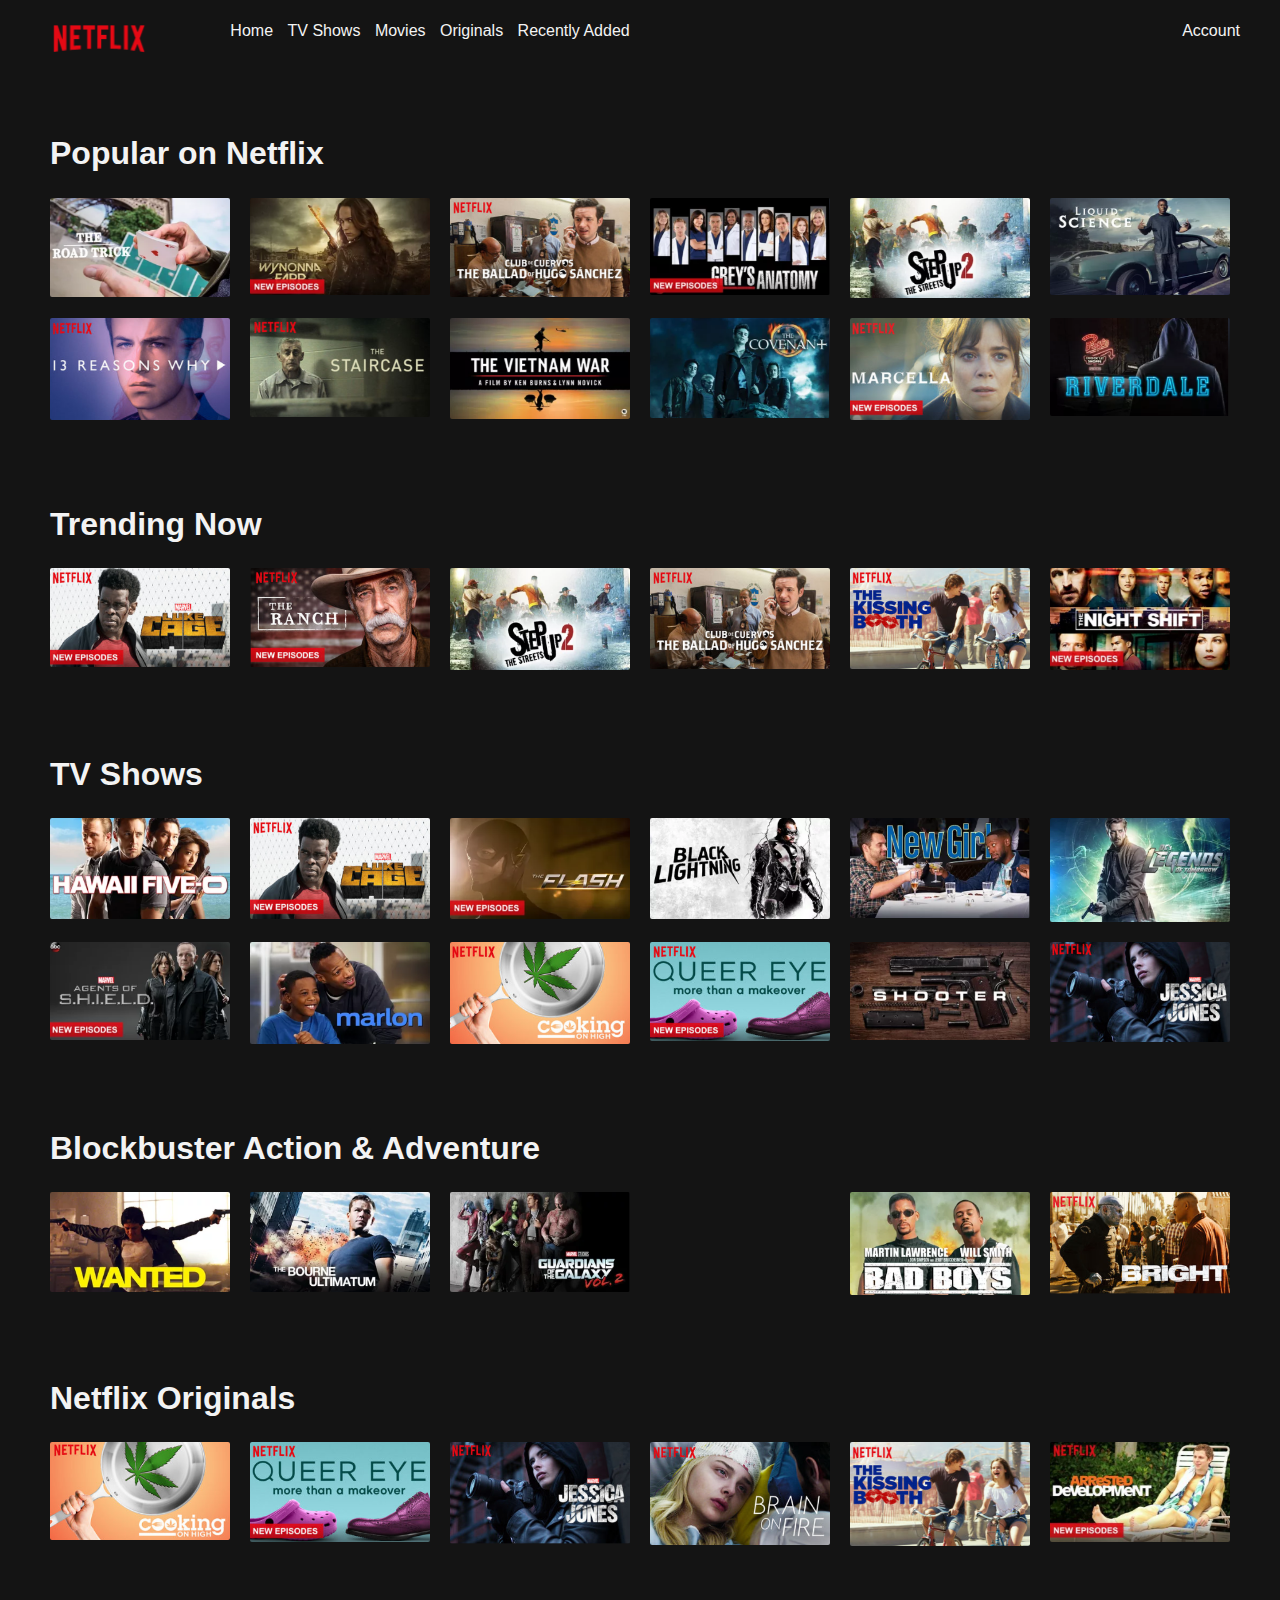
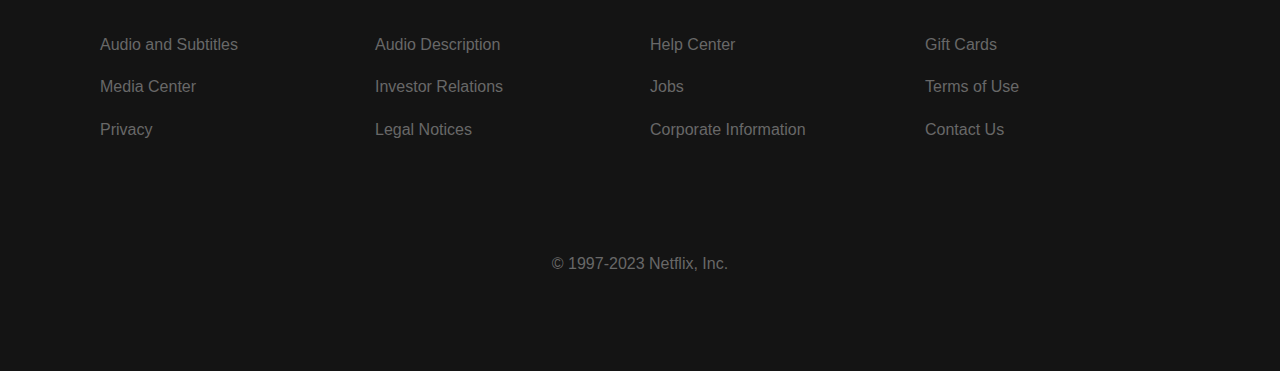
==== index.html @ 5b05d7de "First commit" ====
<html>
<head>
  <meta charset="utf-8" />
  <meta http-equiv="X-UA-Compatible" content="IE=edge">
  <title>Netflix</title>
  <meta name="viewport" content="width=device-width, initial-scale=1">
  <script defer src="https://use.fontawesome.com/releases/v5.1.0/js/all.js" integrity="sha384-3LK/3kTpDE/Pkp8gTNp2gR/2gOiwQ6QaO7Td0zV76UFJVhqLl4Vl3KL1We6q6wR9" crossorigin="anonymous"></script>
<link rel="stylesheet" href="style.css">
  <script src="main.js"></script>
</head>
<body>
  <div class="wrapper">

    <header>
      <div class="netflixLogo">
        <a id="logo" href="#home"><img src="image/logo.png" alt="Logo Image"></a>
      </div>      
      <nav class="main-nav">                
        <a href="#home">Home</a>
        <a href="#tvShows">TV Shows</a>
        <a href="#movies">Movies</a>
        <a href="#originals">Originals</a>
        <a href="#">Recently Added</a>   
      </nav>
      <nav class="sub-nav">
        <a href="#"><i class="fas fa-search sub-nav-logo"></i></a>
        <a href="#"><i class="fas fa-bell sub-nav-logo"></i></a>
        <a href="#">Account</a>        
      </nav>      
    </header>


    <section class="main-container" >
      <div class="location" id="home">
          <h1 id="home">Popular on Netflix</h1>
          <div class="box">
            <a href=""><img src="image/p1.png" alt=""></a>
            <a href=""><img src="image/p2.png" alt=""></a>
            <a href=""><img src="image/p3.png" alt=""></a>
            <a href=""><img src="image/p4.png" alt=""></a>
            <a href=""><img src="image/p5.png" alt=""></a>
            <a href=""><img src="image/p6.png" alt=""></a>
    
            <a href=""><img src="image/p7.png" alt=""></a>
            <a href=""><img src="image/p8.png" alt=""></a>
            <a href=""><img src="image/p9.png" alt=""></a>
            <a href=""><img src="image/p10.png" alt=""></a>
            <a href=""><img src="image/p11.png" alt=""></a>
            <a href=""><img src="image/p12.png" alt=""></a>        
          </div>
      </div>
      

      <h1 id="myList">Trending Now</h1>
      <div class="box">
        <a href=""><img src="image/t1.png" alt=""></a>
        <a href=""><img src="image/t2.png" alt=""></a>
        <a href=""><img src="image/t3.png" alt=""></a>
        <a href=""><img src="image/t4.png" alt=""></a>
        <a href=""><img src="image/t5.png" alt=""></a>
        <a href=""><img src="image/t6.png" alt=""></a>                  
      </div>
      
      <h1 id="tvShows">TV Shows</h1>
      <div class="box">
        <a href=""><img src="image/tv1.png" alt=""></a>
        <a href=""><img src="image/tv2.png" alt=""></a>
        <a href=""><img src="image/tv3.png" alt=""></a>
        <a href=""><img src="image/tv4.png" alt=""></a>
        <a href=""><img src="image/tv5.png" alt=""></a>
        <a href=""><img src="image/tv6.png" alt=""></a>

        <a href=""><img src="image/tv7.png" alt=""></a>
        <a href=""><img src="image/tv8.png" alt=""></a>
        <a href=""><img src="image/tv9.png" alt=""></a>
        <a href=""><img src="image/tv10.png" alt=""></a>
        <a href=""><img src="image/tv11.png" alt=""></a>
        <a href=""><img src="image/tv12.png" alt=""></a>              
      </div>
      

      <h1 id="movies">Blockbuster Action & Adventure</h1>
      <div class="box">
        <a href=""><img src="image/m1.png" alt=""></a>
        <a href=""><img src="image/m2.png" alt=""></a>
        <a href=""><img src="image/m3.png" alt=""></a>
        <a href=""><img src="image/m4.png" alt=""></a>
        <a href=""><img src="image/m5.png" alt=""></a>
        <a href=""><img src="image/m6.png" alt=""></a>                
      </div>

      <h1 id="originals">Netflix Originals</h1>
      <div class="box">
        <a href=""><img src="image/o1.png" alt=""></a>
        <a href=""><img src="image/o2.png" alt=""></a>
        <a href=""><img src="image/o3.png" alt=""></a>
        <a href=""><img src="image/o4.png" alt=""></a>
        <a href=""><img src="image/o5.png" alt=""></a>
        <a href=""><img src="image/o6.png" alt=""></a>                
      </div>
     

    <section class="link">
      <div class="logos">
        <a href="#"><i class="fab fa-facebook-square fa-2x logo"></i></a>
        <a href="#"><i class="fab fa-instagram fa-2x logo"></i></a>
        <a href="#"><i class="fab fa-twitter fa-2x logo"></i></a>
        <a href="#"><i class="fab fa-youtube fa-2x logo"></i></a>
      </div>
      <div class="sub-links">
        <ul>
          <li><a href="#">Audio and Subtitles</a></li>
          <li><a href="#">Audio Description</a></li>
          <li><a href="#">Help Center</a></li>
          <li><a href="#">Gift Cards</a></li>
          <li><a href="#">Media Center</a></li>
          <li><a href="#">Investor Relations</a></li>
          <li><a href="#">Jobs</a></li>
          <li><a href="#">Terms of Use</a></li>
          <li><a href="#">Privacy</a></li>
          <li><a href="#">Legal Notices</a></li>
          <li><a href="#">Corporate Information</a></li>
          <li><a href="#">Contact Us</a></li>
        </ul>
      </div>
    </section>

    <footer>
      <p>&copy 1997-2023 Netflix, Inc.</p>
    </footer>
  </div>
</body>
</html>
---- style.css ----
/* CSS VARIABLES */
:root {
    --primary: #141414;
    --light: #F3F3F3;
    --dark: #686868;
}

html,
body {
    width: 100vw;
    min-height: 100vh;
    margin: 0;
    padding: 0;
    background-color: var(--primary);
    color: var(--light);
    font-family: Arial, Helvetica, sans-serif;
    box-sizing: border-box;
    line-height: 1.4;
}

img {
    max-width: 100%;
}

h1 {
    padding-top: 60px;
}

.wrapper {
    margin: 0;
    padding: 0;
}

/* HEADER */
header {
    padding: 20px 20px 0 20px;
    position: fixed;
    top: 0;
    display: grid;
    grid-gap: 5px;
    grid-template-columns: 1fr 4fr 1fr;
    grid-template-areas:
        "nt mn mn sb . . . ";
    background-color: var(--primary);
    width: 100%;
    margin-bottom: 0px;
}

.netflixLogo {
    grid-area: nt;
    object-fit: cover;
    width: 100px;
    max-height: 100%;

    padding-left: 30px;
    padding-top: 0px;
}

.netflixLogo img {
    height: 35px;
}

#logo {
    color: #E50914;
    margin: 0;
    padding: 0;
}


.main-nav {
    grid-area: mn;
    padding: 0 30px 0 20px;
}

.main-nav a {
    color: var(--light);
    text-decoration: none;
    margin: 5px;
}

.main-nav a:hover {
    color: var(--dark);
}

.sub-nav {
    grid-area: sb;
    padding: 0 40px 0 40px;
}

.sub-nav a {
    color: var(--light);
    text-decoration: none;
    margin: 5px;
}

.sub-nav a:hover {
    color: var(--dark);
}


/* MAIN CONTIANER */
.main-container {
    padding: 50px;
}

.box {
    display: grid;
    grid-gap: 20px;
    grid-template-columns: repeat(6, minmax(100px, 1fr));
}

.box a {
    transition: transform .3s;
}

.box a:hover {
    transition: transform .3s;
    -ms-transform: scale(1.4);
    -webkit-transform: scale(1.4);
    transform: scale(1.4);
}

.box img {
    border-radius: 2px;
}

/* LINKS */
.link {
    padding: 50px;
}

.sub-links ul {
    list-style: none;
    padding: 0;
    display: grid;
    grid-gap: 20px;
    grid-template-columns: repeat(4, 1fr);
}

.sub-links a {
    color: var(--dark);
    text-decoration: none;
}

.sub-links a:hover {
    color: var(--dark);
    text-decoration: underline;
}

.logos a {
    padding: 10px;
}

.logo {
    color: var(--dark);
}


/* FOOTER */
footer {
    padding: 20px;
    text-align: center;
    color: var(--dark);
    margin: 10px;
}

/* MEDIA QUERIES */

@media(max-width: 900px) {

    header {
        display: grid;
        grid-gap: 20px;
        grid-template-columns: repeat(2, 1fr);
        grid-template-areas:
            "nt nt nt  .  .  . sb . . . "
            "mn mn mn mn mn mn  mn mn mn mn";
    }

    .box {
        display: grid;
        grid-gap: 20px;
        grid-template-columns: repeat(4, minmax(100px, 1fr));
    }

}

@media(max-width: 700px) {

    header {
        display: grid;
        grid-gap: 20px;
        grid-template-columns: repeat(2, 1fr);
        grid-template-areas:
            "nt nt nt  .  .  . sb . . . "
            "mn mn mn mn mn mn  mn mn mn mn";
    }

    .box {
        display: grid;
        grid-gap: 20px;
        grid-template-columns: repeat(3, minmax(100px, 1fr));
    }

    .sub-links ul {
        display: grid;
        grid-gap: 20px;
        grid-template-columns: repeat(3, 1fr);
    }

}

@media(max-width: 500px) {

    .wrapper {
        font-size: 15px;
    }

    header {
        margin: 0;
        padding: 20px 0 0 0;
        position: static;
        display: grid;
        grid-gap: 20px;
        grid-template-columns: repeat(1, 1fr);
        grid-template-areas:
            "nt"
            "mn"
            "sb";
        text-align: center;
    }

    .netflixLogo {
        max-width: 100%;
        margin: auto;
        padding-right: 20px;
    }

    .main-nav {
        display: grid;
        grid-gap: 0px;
        grid-template-columns: repeat(1, 1fr);
        text-align: center;
    }

    h1 {
        text-align: center;
        font-size: 18px;
    }



    .box {
        display: grid;
        grid-gap: 20px;
        grid-template-columns: repeat(1, 1fr);
        text-align: center;
    }

    .box a:hover {
        transition: transform .3s;
        -ms-transform: scale(1);
        -webkit-transform: scale(1);
        transform: scale(1.2);
    }

    .logos {
        display: grid;
        grid-gap: 20px;
        grid-template-columns: repeat(2, 1fr);
        text-align: center;
    }

    .sub-links ul {
        display: grid;
        grid-gap: 20px;
        grid-template-columns: repeat(1, 1fr);
        text-align: center;
        font-size: 15px;
    }





}
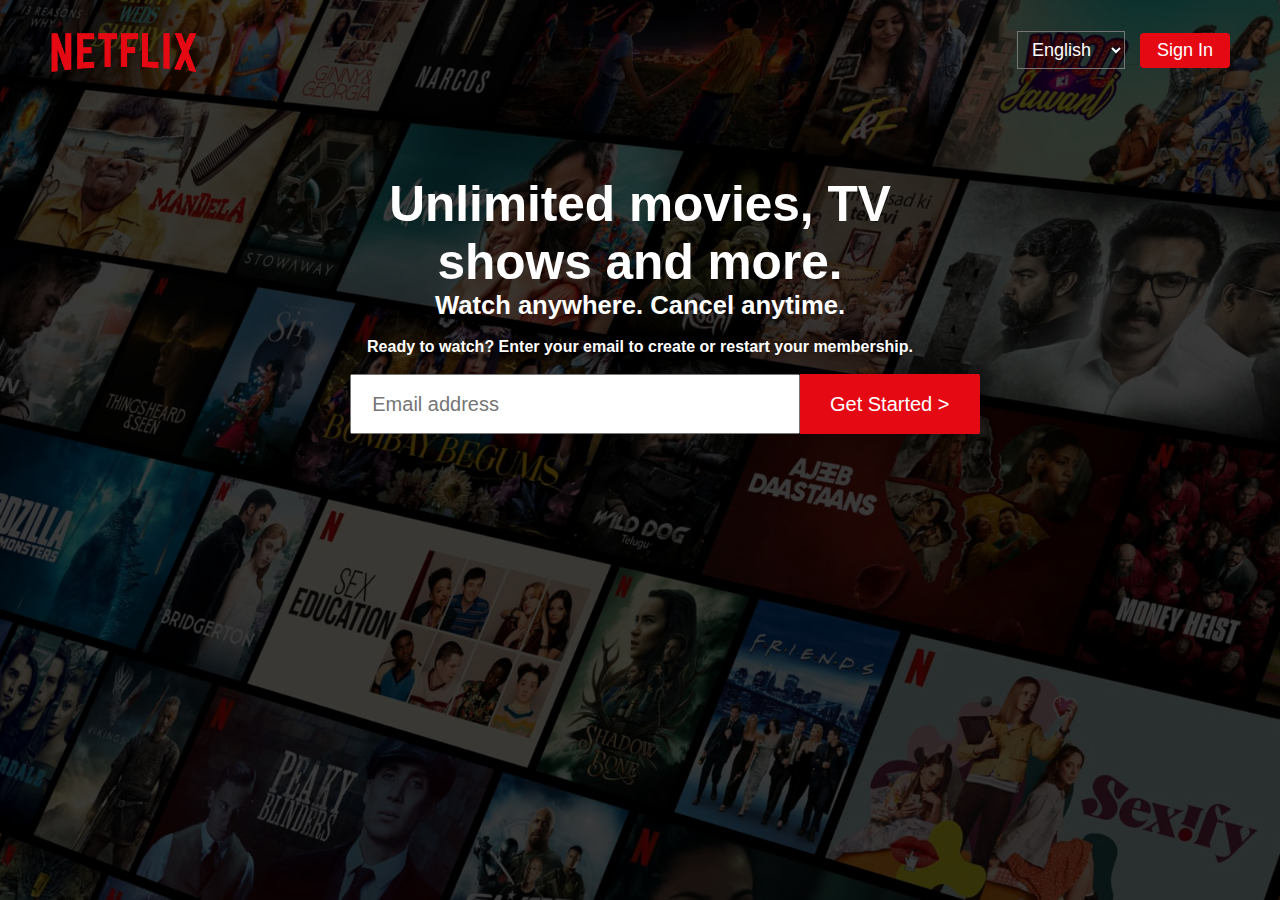
==== commit a6ee1cf4: "mainpage + homepage completed" ====
--- a/index.html
+++ b/index.html
@@ -1,133 +1,44 @@
-<html>
-<head>
-  <meta charset="utf-8" />
-  <meta http-equiv="X-UA-Compatible" content="IE=edge">
-  <title>Netflix</title>
-  <meta name="viewport" content="width=device-width, initial-scale=1">
-  <script defer src="https://use.fontawesome.com/releases/v5.1.0/js/all.js" integrity="sha384-3LK/3kTpDE/Pkp8gTNp2gR/2gOiwQ6QaO7Td0zV76UFJVhqLl4Vl3KL1We6q6wR9" crossorigin="anonymous"></script>
-<link rel="stylesheet" href="style.css">
-  <script src="main.js"></script>
-</head>
-<body>
-  <div class="wrapper">
+<!DOCTYPE html>
+<html lang="en">
+  <head>
+    <meta charset="UTF-8" />
+    <meta http-equiv="X-UA-Compatible" content="IE=edge" />
+    <meta name="viewport" content="width=device-width, initial-scale=1.0" />
+    <link rel="stylesheet" href="style.css" />
+    <title>Netflix India - Watch TV Shows Online, Watch Movies Online</title>
+  </head>
+  <body>
+    <div class="container">
+      <nav class="navbar">
+        <div class="left">
+          <img src="image/netflix-logo.png" alt="" />
+        </div>
+        <div class="right">
+          <select name="language" class="language">
+            <option value="English">English</option>
+            <option value="Hindi">Hindi</option>
+            <option value="Spanish">Español</option>
+          </select>
+          <button><a href="mainPage/main.html">Sign In</a></button>
+        </div>
+      </nav>
 
-    <header>
-      <div class="netflixLogo">
-        <a id="logo" href="#home"><img src="image/logo.png" alt="Logo Image"></a>
-      </div>      
-      <nav class="main-nav">                
-        <a href="#home">Home</a>
-        <a href="#tvShows">TV Shows</a>
-        <a href="#movies">Movies</a>
-        <a href="#originals">Originals</a>
-        <a href="#">Recently Added</a>   
-      </nav>
-      <nav class="sub-nav">
-        <a href="#"><i class="fas fa-search sub-nav-logo"></i></a>
-        <a href="#"><i class="fas fa-bell sub-nav-logo"></i></a>
-        <a href="#">Account</a>        
-      </nav>      
-    </header>
-
-
-    <section class="main-container" >
-      <div class="location" id="home">
-          <h1 id="home">Popular on Netflix</h1>
-          <div class="box">
-            <a href=""><img src="image/p1.png" alt=""></a>
-            <a href=""><img src="image/p2.png" alt=""></a>
-            <a href=""><img src="image/p3.png" alt=""></a>
-            <a href=""><img src="image/p4.png" alt=""></a>
-            <a href=""><img src="image/p5.png" alt=""></a>
-            <a href=""><img src="image/p6.png" alt=""></a>
-    
-            <a href=""><img src="image/p7.png" alt=""></a>
-            <a href=""><img src="image/p8.png" alt=""></a>
-            <a href=""><img src="image/p9.png" alt=""></a>
-            <a href=""><img src="image/p10.png" alt=""></a>
-            <a href=""><img src="image/p11.png" alt=""></a>
-            <a href=""><img src="image/p12.png" alt=""></a>        
-          </div>
+      <div class="title">
+        <div class="content">
+          <h1>Unlimited movies, TV shows and more.</h1>
+          <h2>Watch anywhere. Cancel anytime.</h2>
+          <form action="#">
+            <h3>
+              Ready to watch? Enter your email to create or restart your
+              membership.
+            </h3>
+            <div class="email">
+              <input type="email" name="email" placeholder="Email address" />
+              <button><a href="mainPage/main.html">Get Started ></a></button>
+            </div>
+          </form>
+        </div>
       </div>
-      
-
-      <h1 id="myList">Trending Now</h1>
-      <div class="box">
-        <a href=""><img src="image/t1.png" alt=""></a>
-        <a href=""><img src="image/t2.png" alt=""></a>
-        <a href=""><img src="image/t3.png" alt=""></a>
-        <a href=""><img src="image/t4.png" alt=""></a>
-        <a href=""><img src="image/t5.png" alt=""></a>
-        <a href=""><img src="image/t6.png" alt=""></a>                  
-      </div>
-      
-      <h1 id="tvShows">TV Shows</h1>
-      <div class="box">
-        <a href=""><img src="image/tv1.png" alt=""></a>
-        <a href=""><img src="image/tv2.png" alt=""></a>
-        <a href=""><img src="image/tv3.png" alt=""></a>
-        <a href=""><img src="image/tv4.png" alt=""></a>
-        <a href=""><img src="image/tv5.png" alt=""></a>
-        <a href=""><img src="image/tv6.png" alt=""></a>
-
-        <a href=""><img src="image/tv7.png" alt=""></a>
-        <a href=""><img src="image/tv8.png" alt=""></a>
-        <a href=""><img src="image/tv9.png" alt=""></a>
-        <a href=""><img src="image/tv10.png" alt=""></a>
-        <a href=""><img src="image/tv11.png" alt=""></a>
-        <a href=""><img src="image/tv12.png" alt=""></a>              
-      </div>
-      
-
-      <h1 id="movies">Blockbuster Action & Adventure</h1>
-      <div class="box">
-        <a href=""><img src="image/m1.png" alt=""></a>
-        <a href=""><img src="image/m2.png" alt=""></a>
-        <a href=""><img src="image/m3.png" alt=""></a>
-        <a href=""><img src="image/m4.png" alt=""></a>
-        <a href=""><img src="image/m5.png" alt=""></a>
-        <a href=""><img src="image/m6.png" alt=""></a>                
-      </div>
-
-      <h1 id="originals">Netflix Originals</h1>
-      <div class="box">
-        <a href=""><img src="image/o1.png" alt=""></a>
-        <a href=""><img src="image/o2.png" alt=""></a>
-        <a href=""><img src="image/o3.png" alt=""></a>
-        <a href=""><img src="image/o4.png" alt=""></a>
-        <a href=""><img src="image/o5.png" alt=""></a>
-        <a href=""><img src="image/o6.png" alt=""></a>                
-      </div>
-     
-
-    <section class="link">
-      <div class="logos">
-        <a href="#"><i class="fab fa-facebook-square fa-2x logo"></i></a>
-        <a href="#"><i class="fab fa-instagram fa-2x logo"></i></a>
-        <a href="#"><i class="fab fa-twitter fa-2x logo"></i></a>
-        <a href="#"><i class="fab fa-youtube fa-2x logo"></i></a>
-      </div>
-      <div class="sub-links">
-        <ul>
-          <li><a href="#">Audio and Subtitles</a></li>
-          <li><a href="#">Audio Description</a></li>
-          <li><a href="#">Help Center</a></li>
-          <li><a href="#">Gift Cards</a></li>
-          <li><a href="#">Media Center</a></li>
-          <li><a href="#">Investor Relations</a></li>
-          <li><a href="#">Jobs</a></li>
-          <li><a href="#">Terms of Use</a></li>
-          <li><a href="#">Privacy</a></li>
-          <li><a href="#">Legal Notices</a></li>
-          <li><a href="#">Corporate Information</a></li>
-          <li><a href="#">Contact Us</a></li>
-        </ul>
-      </div>
-    </section>
-
-    <footer>
-      <p>&copy 1997-2023 Netflix, Inc.</p>
-    </footer>
-  </div>
-</body>
-</html>+    </div>
+  </body>
+</html>
--- a/style.css
+++ b/style.css
@@ -1,286 +1,153 @@
-/* CSS VARIABLES */
-:root {
-    --primary: #141414;
-    --light: #F3F3F3;
-    --dark: #686868;
+* {
+    padding: 0;
+    margin: 0;
+    box-sizing: border-box;
 }
 
-html,
 body {
-    width: 100vw;
-    min-height: 100vh;
+    width: 100%;
+    height: 1000%;
     margin: 0;
     padding: 0;
-    background-color: var(--primary);
-    color: var(--light);
-    font-family: Arial, Helvetica, sans-serif;
-    box-sizing: border-box;
-    line-height: 1.4;
+    color: white;
+    background: black;
+    font-family: 'Helvetica Neue', Helvetica, Arial, sans-serif;
 }
 
-img {
-    max-width: 100%;
+.container::before {
+    content: "";
+    background: url(image/netflix-bg.jpg) no-repeat center center/cover;
+    position: absolute;
+    height: 100%;
+    width: 100%;
+    opacity: 0.3;
+    z-index: -1;
 }
 
-h1 {
-    padding-top: 60px;
+.container .navbar {
+    height: 100px;
+    display: flex;
 }
 
-.wrapper {
-    margin: 0;
-    padding: 0;
+.container .navbar .left {
+    height: 100%;
+    display: flex;
+    float: left;
 }
 
-/* HEADER */
-header {
-    padding: 20px 20px 0 20px;
-    position: fixed;
-    top: 0;
-    display: grid;
-    grid-gap: 5px;
-    grid-template-columns: 1fr 4fr 1fr;
-    grid-template-areas:
-        "nt mn mn sb . . . ";
-    background-color: var(--primary);
-    width: 100%;
-    margin-bottom: 0px;
+.container .navbar .left img {
+    height: 100px;
+    position: absolute;
+    left: 35px;
 }
 
-.netflixLogo {
-    grid-area: nt;
-    object-fit: cover;
-    width: 100px;
-    max-height: 100%;
-
-    padding-left: 30px;
-    padding-top: 0px;
+.container .navbar .right {
+    display: flex;
+    height: 100px;
+    float: right;
+    position: absolute;
+    right: 50px;
 }
 
-.netflixLogo img {
-    height: 35px;
+.container .navbar .right .language {
+    margin: auto;
+    align-items: center;
+    justify-content: center;
+    font-size: 18px;
+    padding: 7px 10px;
+    color: white;
+    background: none;
+    cursor: pointer;
+    margin-right: 15px;
 }
 
-#logo {
-    color: #E50914;
-    margin: 0;
-    padding: 0;
+.container .navbar .right .language option {
+    background-color: grey;
+}
+
+.container .navbar .right button {
+    margin: auto;
+    align-items: center;
+    justify-content: center;
+    font-size: 18px;
+    font-weight: 400;
+    padding: 7px 17px;
+    background: #e50914;
+    cursor: pointer;
+    outline: none;
+    border-radius: 4px;
+    border: none;
+}
+
+.container .navbar .right button a {
+    text-decoration: none;
+    color: white;
 }
 
 
-.main-nav {
-    grid-area: mn;
-    padding: 0 30px 0 20px;
+.container .title .content {
+    width: 950px;
+    margin: auto;
+    padding: 75px 0;
+    text-align: center;
 }
 
-.main-nav a {
-    color: var(--light);
-    text-decoration: none;
-    margin: 5px;
+.container .title .content h1 {
+    width: 650px;
+    margin: auto;
+    font-size: 3.1rem;
+    text-align: center;
 }
 
-.main-nav a:hover {
-    color: var(--dark);
+.container .title .content h2 {
+    width: 650px;
+    margin: auto;
+    font-size: 1.6rem;
+    text-align: center;
 }
 
-.sub-nav {
-    grid-area: sb;
-    padding: 0 40px 0 40px;
+.container .title .content form h3 {
+    font-size: 1rem;
+    margin: 18px 0;
+    text-align: center;
 }
 
-.sub-nav a {
-    color: var(--light);
-    text-decoration: none;
-    margin: 5px;
+.container .title .content form .email {
+    width: 1000px;
+    margin: auto;
 }
 
-.sub-nav a:hover {
-    color: var(--dark);
+.container .title .content form .email input {
+    height: 60px;
+    width: 450px;
+    margin: auto;
+    padding: 20px;
+    font-size: 20px;
+    outline: none;
 }
 
-
-/* MAIN CONTIANER */
-.main-container {
-    padding: 50px;
+.container .title .content form .email button {
+    margin: auto;
+    height: 60px;
+    width: 180px;
+    align-items: center;
+    justify-content: center;
+    font-size: 20px;
+    padding: 7px 17px;
+    background: #e50914;
+    cursor: pointer;
+    outline: none;
+    border-top-right-radius: 2px;
+    border-bottom-right-radius: 2px;
+    border: none;
+    margin-left: -5px;
 }
 
-.box {
-    display: grid;
-    grid-gap: 20px;
-    grid-template-columns: repeat(6, minmax(100px, 1fr));
+.container .title .content form .email button:hover {
+    background-color: #f40612;
 }
 
-.box a {
-    transition: transform .3s;
-}
-
-.box a:hover {
-    transition: transform .3s;
-    -ms-transform: scale(1.4);
-    -webkit-transform: scale(1.4);
-    transform: scale(1.4);
-}
-
-.box img {
-    border-radius: 2px;
-}
-
-/* LINKS */
-.link {
-    padding: 50px;
-}
-
-.sub-links ul {
-    list-style: none;
-    padding: 0;
-    display: grid;
-    grid-gap: 20px;
-    grid-template-columns: repeat(4, 1fr);
-}
-
-.sub-links a {
-    color: var(--dark);
+.container .title .content form .email button a {
     text-decoration: none;
-}
-
-.sub-links a:hover {
-    color: var(--dark);
-    text-decoration: underline;
-}
-
-.logos a {
-    padding: 10px;
-}
-
-.logo {
-    color: var(--dark);
-}
-
-
-/* FOOTER */
-footer {
-    padding: 20px;
-    text-align: center;
-    color: var(--dark);
-    margin: 10px;
-}
-
-/* MEDIA QUERIES */
-
-@media(max-width: 900px) {
-
-    header {
-        display: grid;
-        grid-gap: 20px;
-        grid-template-columns: repeat(2, 1fr);
-        grid-template-areas:
-            "nt nt nt  .  .  . sb . . . "
-            "mn mn mn mn mn mn  mn mn mn mn";
-    }
-
-    .box {
-        display: grid;
-        grid-gap: 20px;
-        grid-template-columns: repeat(4, minmax(100px, 1fr));
-    }
-
-}
-
-@media(max-width: 700px) {
-
-    header {
-        display: grid;
-        grid-gap: 20px;
-        grid-template-columns: repeat(2, 1fr);
-        grid-template-areas:
-            "nt nt nt  .  .  . sb . . . "
-            "mn mn mn mn mn mn  mn mn mn mn";
-    }
-
-    .box {
-        display: grid;
-        grid-gap: 20px;
-        grid-template-columns: repeat(3, minmax(100px, 1fr));
-    }
-
-    .sub-links ul {
-        display: grid;
-        grid-gap: 20px;
-        grid-template-columns: repeat(3, 1fr);
-    }
-
-}
-
-@media(max-width: 500px) {
-
-    .wrapper {
-        font-size: 15px;
-    }
-
-    header {
-        margin: 0;
-        padding: 20px 0 0 0;
-        position: static;
-        display: grid;
-        grid-gap: 20px;
-        grid-template-columns: repeat(1, 1fr);
-        grid-template-areas:
-            "nt"
-            "mn"
-            "sb";
-        text-align: center;
-    }
-
-    .netflixLogo {
-        max-width: 100%;
-        margin: auto;
-        padding-right: 20px;
-    }
-
-    .main-nav {
-        display: grid;
-        grid-gap: 0px;
-        grid-template-columns: repeat(1, 1fr);
-        text-align: center;
-    }
-
-    h1 {
-        text-align: center;
-        font-size: 18px;
-    }
-
-
-
-    .box {
-        display: grid;
-        grid-gap: 20px;
-        grid-template-columns: repeat(1, 1fr);
-        text-align: center;
-    }
-
-    .box a:hover {
-        transition: transform .3s;
-        -ms-transform: scale(1);
-        -webkit-transform: scale(1);
-        transform: scale(1.2);
-    }
-
-    .logos {
-        display: grid;
-        grid-gap: 20px;
-        grid-template-columns: repeat(2, 1fr);
-        text-align: center;
-    }
-
-    .sub-links ul {
-        display: grid;
-        grid-gap: 20px;
-        grid-template-columns: repeat(1, 1fr);
-        text-align: center;
-        font-size: 15px;
-    }
-
-
-
-
-
+    color: white;
 }